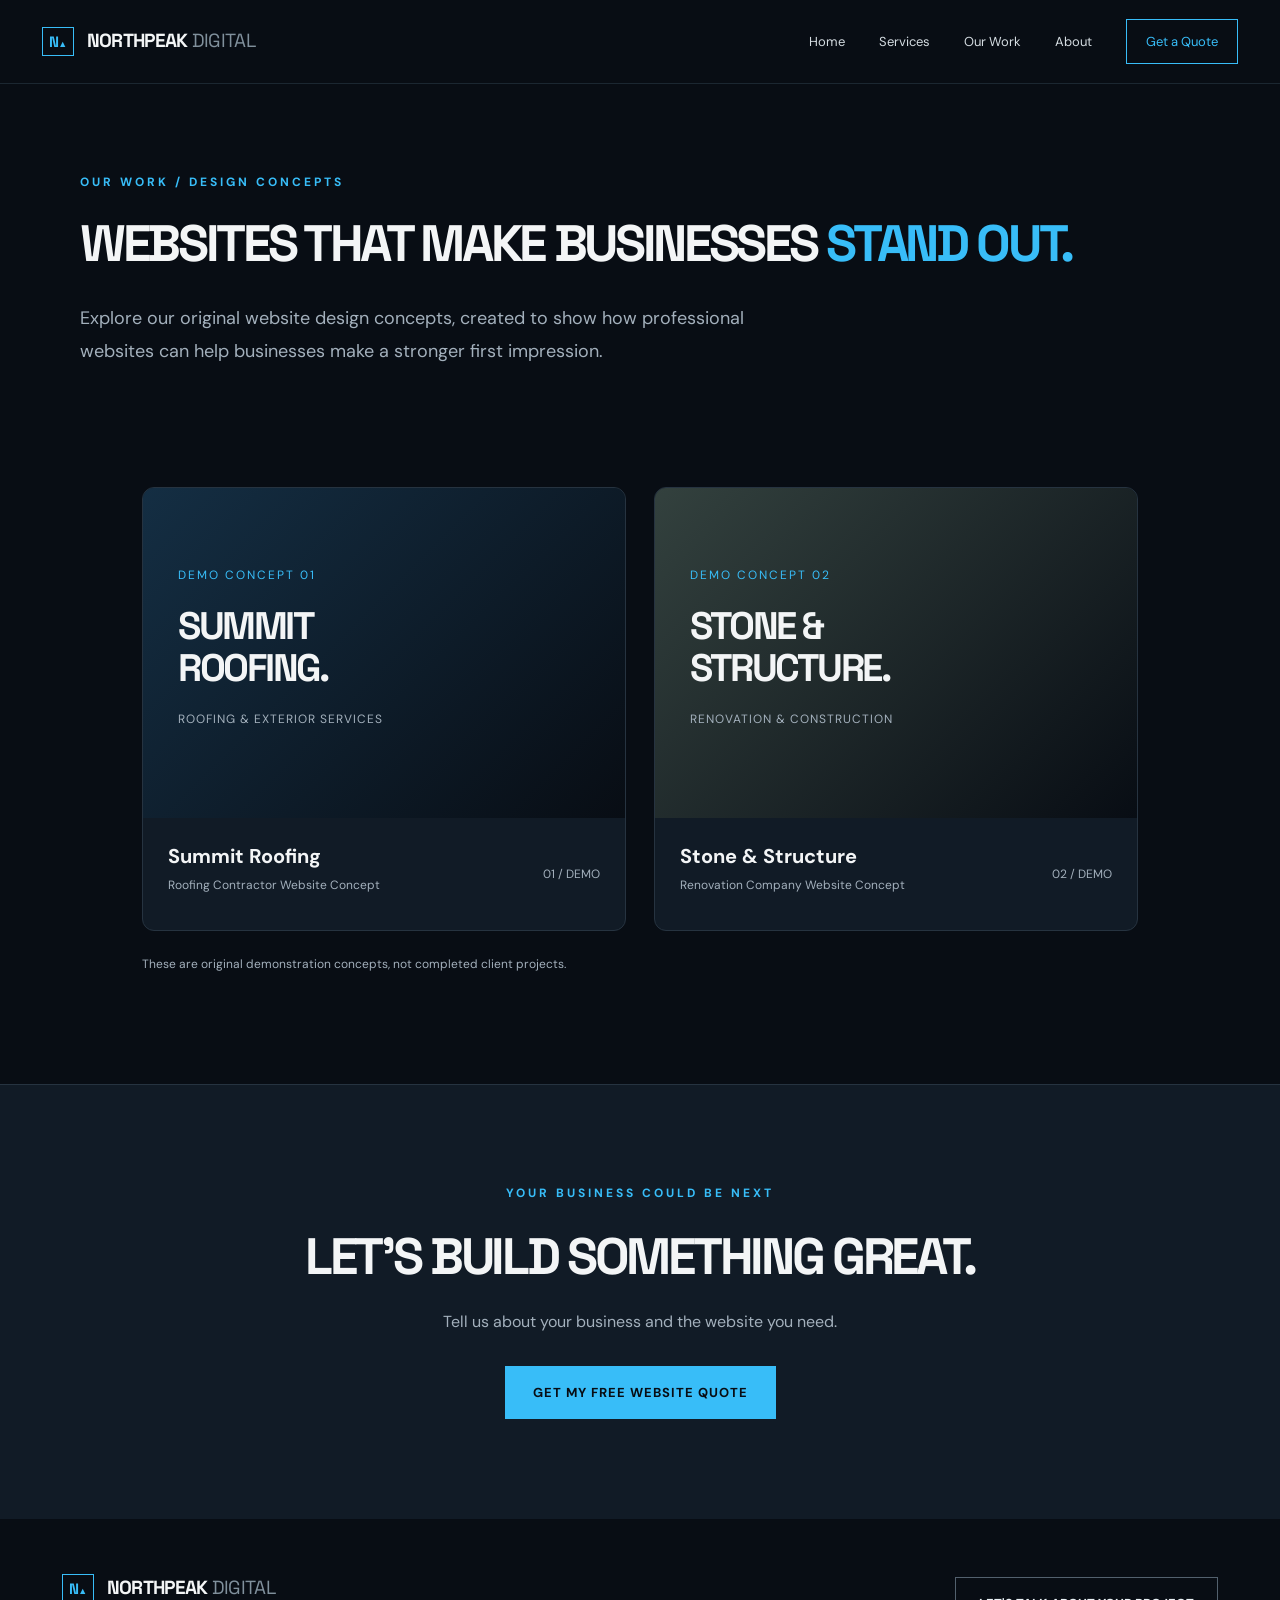
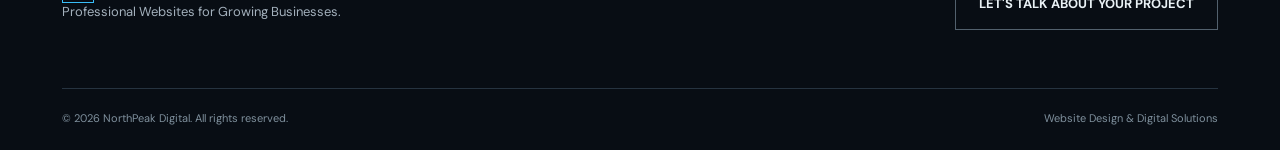
==== portfolio.html @ 81b740b7 "Add Services and Portfolio pages" ====
<!DOCTYPE html>
<html lang="en">
<head>
  <meta charset="UTF-8">
  <meta name="viewport" content="width=device-width, initial-scale=1.0">
  <meta name="description" content="Explore website design concepts by NorthPeak Digital for contractors and growing businesses.">
  <title>Our Work | NorthPeak Digital</title>
  <link rel="stylesheet" href="styles.css">
</head>

<body>

  <header class="header">
    <a href="index.html" class="brand">
      <span class="mark">N<span>▲</span></span>
      NORTHPEAK <span class="muted">DIGITAL</span>
    </a>

    <button class="menu-toggle"
            type="button"
            aria-label="Toggle navigation"
            aria-expanded="false">
      ☰
    </button>

    <nav class="nav" aria-label="Main navigation">
      <a href="index.html">Home</a>
      <a href="services.html">Services</a>
      <a href="portfolio.html" aria-current="page">Our Work</a>
      <a href="index.html#about">About</a>
      <a href="index.html#contact" class="nav-cta">Get a Quote</a>
    </nav>
  </header>

  <main class="np-portfolio">

    <section class="np-portfolio-hero">
      <p class="np-eyebrow">OUR WORK / DESIGN CONCEPTS</p>
      <h1>WEBSITES THAT MAKE BUSINESSES <em>STAND OUT.</em></h1>
      <p class="np-intro">
        Explore our original website design concepts,
        created to show how professional websites can
        help businesses make a stronger first impression.
      </p>
    </section>

    <section class="np-portfolio-projects">

      <div class="np-project-grid">

        <article class="np-project-card">
          <div class="np-project-preview np-roofing-preview">
            <span>DEMO CONCEPT 01</span>
            <h2>SUMMIT<br>ROOFING.</h2>
            <p>ROOFING & EXTERIOR SERVICES</p>
          </div>
          <div class="np-project-info">
            <div>
              <h3>Summit Roofing</h3>
              <p>Roofing Contractor Website Concept</p>
            </div>
            <span>01 / DEMO</span>
          </div>
        </article>

        <article class="np-project-card">
          <div class="np-project-preview np-renovation-preview">
            <span>DEMO CONCEPT 02</span>
            <h2>STONE &<br>STRUCTURE.</h2>
            <p>RENOVATION & CONSTRUCTION</p>
          </div>
          <div class="np-project-info">
            <div>
              <h3>Stone & Structure</h3>
              <p>Renovation Company Website Concept</p>
            </div>
            <span>02 / DEMO</span>
          </div>
        </article>

      </div>

      <p class="np-project-disclaimer">
        These are original demonstration concepts, not completed client projects.
      </p>

    </section>

    <section class="np-services-cta">
      <p class="np-eyebrow">YOUR BUSINESS COULD BE NEXT</p>
      <h2>LET'S BUILD SOMETHING GREAT.</h2>
      <p>Tell us about your business and the website you need.</p>
      <a href="index.html#contact" class="np-service-button">
        GET MY FREE WEBSITE QUOTE
      </a>
    </section>

  </main>

  <footer class="footer wrap">
    <div class="footer-main">
      <div>
        <a href="index.html" class="brand">
          <span class="mark">N<span>▲</span></span>
          NORTHPEAK <span class="muted">DIGITAL</span>
        </a>
        <p>Professional Websites for Growing Businesses.</p>
      </div>

      <a href="index.html#contact" class="button secondary">
        LET'S TALK ABOUT YOUR PROJECT
      </a>
    </div>

    <div class="footer-bottom">
      <span>© 2026 NorthPeak Digital. All rights reserved.</span>
      <span>Website Design & Digital Solutions</span>
    </div>
  </footer>

  <script src="script.js"></script>
</body>
</html>
---- styles.css ----
@import url('https://fonts.googleapis.com/css2?family=DM+Sans:wght@400;500;600;700&family=Space+Grotesk:wght@400;500;600;700&display=swap');
:root{--bg:#080d14;--panel:#111b26;--line:#263340;--white:#f3f5f6;--muted:#a3b0bc;--accent:#38BDF8}*{box-sizing:border-box}html{scroll-behavior:smooth}body{margin:0;background:var(--bg);color:var(--white);font-family:'DM Sans',Arial,sans-serif}a{color:inherit;text-decoration:none}button,input,textarea,select{font:inherit}.wrap{max-width:1220px;margin:auto;padding-left:32px;padding-right:32px}.header{height:84px;max-width:1440px;margin:auto;padding:0 42px;display:flex;align-items:center;justify-content:space-between;border-bottom:1px solid #1b2731}.brand{font-family:'Space Grotesk',sans-serif;font-weight:700;font-size:19px;letter-spacing:-.7px}.brand .muted{color:#80909c;font-weight:400}.mark{display:inline-block;border:1px solid var(--accent);color:var(--accent);padding:4px 6px;margin-right:9px;font-size:15px}.mark span{font-size:9px}.nav{display:flex;gap:34px;align-items:center;font-size:13px;color:#d4dce1}.nav a:hover{color:var(--accent)}.nav-cta{border:1px solid #38BDF8;padding:13px 19px;color:var(--accent)!important}.menu-toggle{display:none}.hero{position:relative;min-height:680px;padding-top:105px;overflow:hidden}.eyebrow,.kicker{color:var(--accent);font-size:11px;letter-spacing:2.1px;font-weight:700}.eyebrow{display:flex;align-items:center;gap:11px}.pulse{width:8px;height:8px;border-radius:50%;background:var(--accent);box-shadow:0 0 15px var(--accent)}h1,h2,h3,p{margin-top:0}h1,h2{font-family:'Space Grotesk',sans-serif;letter-spacing:-.065em}h1{font-size:clamp(58px,8.3vw,115px);line-height:1.02;margin:29px 0 25px;font-weight:700;position:relative;z-index:1}h1 em,h2 em{font-style:normal;color:var(--accent)}.lead{max-width:555px;color:#a8b5c0;font-size:17px;line-height:1.7;position:relative;z-index:1}.actions{display:flex;gap:14px;margin-top:35px;position:relative;z-index:1}.button{padding:17px 23px;font-size:13px;font-weight:700;display:inline-flex;gap:22px;justify-content:space-between;align-items:center;border:1px solid #38BDF8;cursor:pointer}.primary{background:var(--accent);color:#080d14;border-color:var(--accent)}.primary:hover{background:#7DD3FC}.secondary{background:transparent;color:#e9f1f5;border-color:#52606d}.secondary:hover{border-color:var(--accent)}.hero-footer{display:flex;gap:25px;align-items:center;margin-top:85px;font-size:10px;color:#81909e;letter-spacing:1.3px}.hero-footer span:nth-child(even){color:var(--accent)}.hero-glow{position:absolute;right:-150px;top:20px;width:650px;height:650px;background:radial-gradient(circle,#164E6370 0%,#102B4035 35%,transparent 70%);pointer-events:none}.ticker{border-top:1px solid #24313c;border-bottom:1px solid #24313c;background:#111b24;overflow:hidden;padding:20px;text-align:center;color:#d1d8db;font-size:11px;letter-spacing:1.8px;font-weight:700}.ticker span{color:var(--accent);padding:0 32px}.section{padding-top:110px;padding-bottom:115px}.section-top{display:flex;justify-content:space-between;gap:50px;align-items:end;margin:20px 0 40px}.section-top>p{max-width:330px;line-height:1.8;color:var(--muted);font-size:14px}.section h2,.contact-section h2{font-size:clamp(36px,4.5vw,65px);line-height:1.12;margin:18px 0 0}.cards{display:grid;grid-template-columns:repeat(3,1fr);gap:14px}.service{background:var(--panel);border:1px solid #263440;padding:31px;min-height:330px;display:flex;flex-direction:column}.service-num{font-size:12px;color:#738695}.service-icon{font-size:35px;color:var(--accent);margin:27px 0}.service h3{font-family:'Space Grotesk';font-size:21px;line-height:1.3}.service p{color:var(--muted);font-size:13px;line-height:1.8}.service a{margin-top:auto;color:var(--accent);font-size:12px;font-weight:700}.work-section{background:#0d151e}.work-grid{display:grid;grid-template-columns:1fr 1fr;gap:22px}.concept{height:330px;padding:25px;display:flex;flex-direction:column;justify-content:space-between;overflow:hidden;position:relative}.concept-one{background:linear-gradient(110deg,#171b1aee,#202c29b8),radial-gradient(circle at 80% 40%,#7d8f76,#15241b 65%)}.concept-two{background:linear-gradient(115deg,#101b2bec,#162537a0),radial-gradient(circle at 85% 40%,#61798c,#142335 65%)}.mock-top{display:flex;justify-content:space-between;font-size:12px;letter-spacing:2px;font-weight:700}.mock-top span{font-size:10px}.mock-content{display:flex;flex-direction:column;align-items:flex-start;gap:15px;position:relative}.mock-content small{letter-spacing:2px;font-size:9px}.mock-content strong{font-family:'Space Grotesk';font-size:clamp(31px,3vw,48px);line-height:1.04;letter-spacing:-2px}.mock-pill{border:1px solid #b3c4bf;padding:12px 15px;font-size:9px;letter-spacing:1px}.work-meta{display:flex;justify-content:space-between;padding:22px 0}.work-meta h3{margin:0 0 7px;font-size:18px}.work-meta p{margin:0;color:var(--muted);font-size:12px}.work-meta>span{font-size:24px;color:var(--accent)}.about-grid{display:grid;grid-template-columns:1.1fr 1fr;gap:100px;margin-top:22px}.about-copy{color:var(--muted);max-width:490px;line-height:1.85;margin-top:30px}.text-link{display:inline-block;margin-top:20px;color:var(--accent);font-weight:700}.steps>div{display:flex;gap:30px;border-top:1px solid var(--line);padding:25px 0}.steps>div>span{color:var(--accent);font-size:12px}.steps h3{font-family:'Space Grotesk';margin:0 0 10px}.steps p{color:var(--muted);line-height:1.7;font-size:13px}.contact-section{background:#15232b;padding:105px 0}.contact-grid{display:grid;grid-template-columns:1fr 1fr;gap:90px}.contact-grid>div>p{color:#b2bfc5;line-height:1.8;max-width:420px;margin-top:26px}.contact-note{font-size:10px;letter-spacing:1.4px;color:var(--accent);margin-top:65px}.contact-form{background:#0d171e;border:1px solid #34434b;padding:34px;display:flex;flex-direction:column;gap:9px}.contact-form label{font-size:12px;color:#d4dfe3;margin-top:10px}.contact-form input,.contact-form textarea,.contact-form select{background:#192730;border:1px solid #35434a;padding:13px 14px;color:white;outline:none;border-radius:0;width:100%}.contact-form input:focus,.contact-form textarea:focus,.contact-form select:focus{border-color:var(--accent)}.contact-form input::placeholder,.contact-form textarea::placeholder{color:#7e929b}.submit{width:100%;margin-top:16px}.form-hint{font-size:11px;line-height:1.6;color:#a2b1b8;margin:7px 0 0}.footer{padding-top:55px;padding-bottom:25px}.footer-main{display:flex;justify-content:space-between;align-items:center;padding-bottom:55px}.footer-main p{color:var(--muted);font-size:13px}.footer-bottom{border-top:1px solid var(--line);padding-top:22px;display:flex;justify-content:space-between;color:#7f909d;font-size:11px;gap:20px}@media(max-width:850px){.header{height:70px;padding:0 20px}.menu-toggle{display:block;color:white;background:none;border:0;font-size:24px}.nav{display:none;position:absolute;top:70px;left:0;right:0;z-index:20;background:#101a23;padding:25px;flex-direction:column;align-items:stretch;gap:22px;border-bottom:1px solid var(--line)}.nav.open{display:flex}.wrap{padding-left:22px;padding-right:22px}.hero{min-height:650px;padding-top:85px}.hero-footer{gap:12px;flex-wrap:wrap;margin-top:75px}.section{padding-top:75px;padding-bottom:80px}.section-top{display:block}.section-top>p{max-width:550px;margin-top:25px}.cards,.work-grid,.about-grid,.contact-grid{grid-template-columns:1fr}.about-grid,.contact-grid{gap:45px}.contact-section{padding:75px 0}.service{min-height:290px}.ticker{font-size:9px;white-space:nowrap}.footer-main,.footer-bottom{flex-direction:column;align-items:flex-start;gap:12px}}@media(max-width:520px){h1{font-size:clamp(47px,12vw,70px)}.hero{min-height:620px}.actions{flex-direction:column;align-items:stretch}.hero-footer{font-size:9px}.concept{height:285px}.contact-form{padding:20px}.brand{font-size:16px}}



/* NORTHPEAK DIGITAL - SERVICES PAGE */

.np-services {
  background: #080d14;
  color: #f3f5f6;
  min-height: 100vh;
}

.np-services-hero {
  padding: 120px 8% 110px;
  max-width: 1200px;
  margin: 0 auto;
}

.np-eyebrow {
  color: #38BDF8;
  font-size: 12px;
  font-weight: 700;
  letter-spacing: 3px;
  margin-bottom: 25px;
}


/* SERVICES PAGE HEADLINE */

.np-services-hero h1 {
  font-size: clamp(38px, 5vw, 68px);
  line-height: 1.12;
  max-width: 1000px;
  margin: 25px 0 30px;
  font-weight: 700;
}

.np-services-hero h1 em {
  color: #38BDF8;
  font-style: normal;
}

/* SERVICES PAGE DESCRIPTION */

.np-intro {
  color: #a3b0bc;
  font-size: 18px;
  line-height: 1.8;
  max-width: 650px;
  margin-bottom: 35px;
}

/* SERVICES PAGE BUTTON */

.np-service-button {
  display: inline-block;
  background: #38BDF8;
  color: #080d14;
  padding: 18px 28px;
  font-size: 13px;
  font-weight: 700;
  letter-spacing: 1px;
  text-decoration: none;
}

.np-service-button:hover {
  background: #7DD3FC;
}



/* SERVICES SECTION */

.np-services-list {
  padding: 90px 8%;
  max-width: 1400px;
  margin: 0 auto;
  border-top: 1px solid #263340;
}

.np-services-list h2 {
  font-size: clamp(30px, 4vw, 52px);
  line-height: 1.2;
  margin-bottom: 45px;
  max-width: 850px;
}

/* FOUR SERVICE CARDS */

.np-service-grid {
  display: grid;
  grid-template-columns: repeat(2, minmax(0, 1fr));
  gap: 20px;
}

.np-service-card {
  background: #111b26;
  border: 1px solid #263340;
  padding: 40px;
  min-height: 250px;
  transition: 0.3s ease;
}

.np-service-card:hover {
  border-color: #38BDF8;
  transform: translateY(-4px);
}

.np-service-card span {
  color: #38BDF8;
  font-size: 12px;
  font-weight: 700;
  letter-spacing: 1.5px;
}

.np-service-card h3 {
  font-size: 25px;
  margin: 25px 0 15px;
}

.np-service-card p {
  color: #a3b0bc;
  font-size: 16px;
  line-height: 1.8;
}

/* MOBILE LAYOUT */

@media (max-width: 768px) {
  .np-service-grid {
    grid-template-columns: 1fr;
  }

  .np-service-card {
    padding: 28px;
    min-height: auto;
  }

  .np-services-list {
    padding: 70px 6%;
  }
}



/* SERVICES PAGE - BOTTOM SECTION */

.np-services-cta {
  text-align: center;
  padding: 100px 8%;
  background: #111b26;
  border-top: 1px solid #263340;
}

.np-services-cta h2 {
  font-size: clamp(30px, 4vw, 52px);
  line-height: 1.2;
  margin-bottom: 20px;
}

.np-services-cta > p:not(.np-eyebrow) {
  color: #a3b0bc;
  font-size: 16px;
  line-height: 1.8;
  margin-bottom: 30px;
}

@media (max-width: 768px) {
  .np-services-cta {
    padding: 75px 6%;
  }
}



/* PORTFOLIO PROJECT CARDS */

.np-portfolio-projects {
  max-width: 1200px;
  margin: 0 auto;
  padding: 20px 8% 100px;
}

.np-project-grid {
  display: grid;
  grid-template-columns: repeat(2, minmax(0, 1fr));
  gap: 28px;
}

.np-project-card {
  background: #111b26;
  border: 1px solid #263340;
  border-radius: 12px;
  overflow: hidden;
}

.np-project-preview {
  min-height: 330px;
  padding: 35px;
  display: flex;
  flex-direction: column;
  justify-content: center;
}

.np-roofing-preview {
  background: linear-gradient(135deg, #142e43, #080d14);
}

.np-renovation-preview {
  background: linear-gradient(135deg, #33413e, #080d14);
}

.np-project-preview span {
  color: #38BDF8;
  font-size: 12px;
  letter-spacing: 2px;
}

.np-project-preview h2 {
  font-size: clamp(30px, 3vw, 48px);
  line-height: 1.1;
  margin: 22px 0;
}

.np-project-preview p {
  font-size: 12px;
  letter-spacing: 1px;
  color: #a3b0bc;
}

.np-project-info {
  padding: 25px;
  display: flex;
  justify-content: space-between;
  gap: 15px;
  align-items: center;
}

.np-project-info h3 {
  font-size: 20px;
  margin-bottom: 8px;
}

.np-project-info p,
.np-project-info span {
  font-size: 12px;
  color: #a3b0bc;
}

.np-project-disclaimer {
  margin-top: 25px;
  color: #a3b0bc;
  font-size: 12px;
}

@media (max-width: 700px) {
  .np-project-grid {
    grid-template-columns: 1fr;
  }

  .np-project-preview {
    min-height: 280px;
  }
}


/* PORTFOLIO HERO SPACING FIX */

.np-portfolio-hero {
  max-width: 1200px;
  margin: 0 auto;
  padding: 90px 40px 65px;
}

.np-portfolio-hero h1 {
  font-size: clamp(36px, 4vw, 60px);
  line-height: 1.12;
  max-width: 1050px;
  margin: 25px 0 30px;
}

.np-portfolio-hero .np-intro {
  max-width: 680px;
}

@media (max-width: 700px) {
  .np-portfolio-hero {
    padding: 65px 24px 45px;
  }

  .np-portfolio-hero h1 {
    font-size: clamp(34px, 8vw, 48px);
  }
}
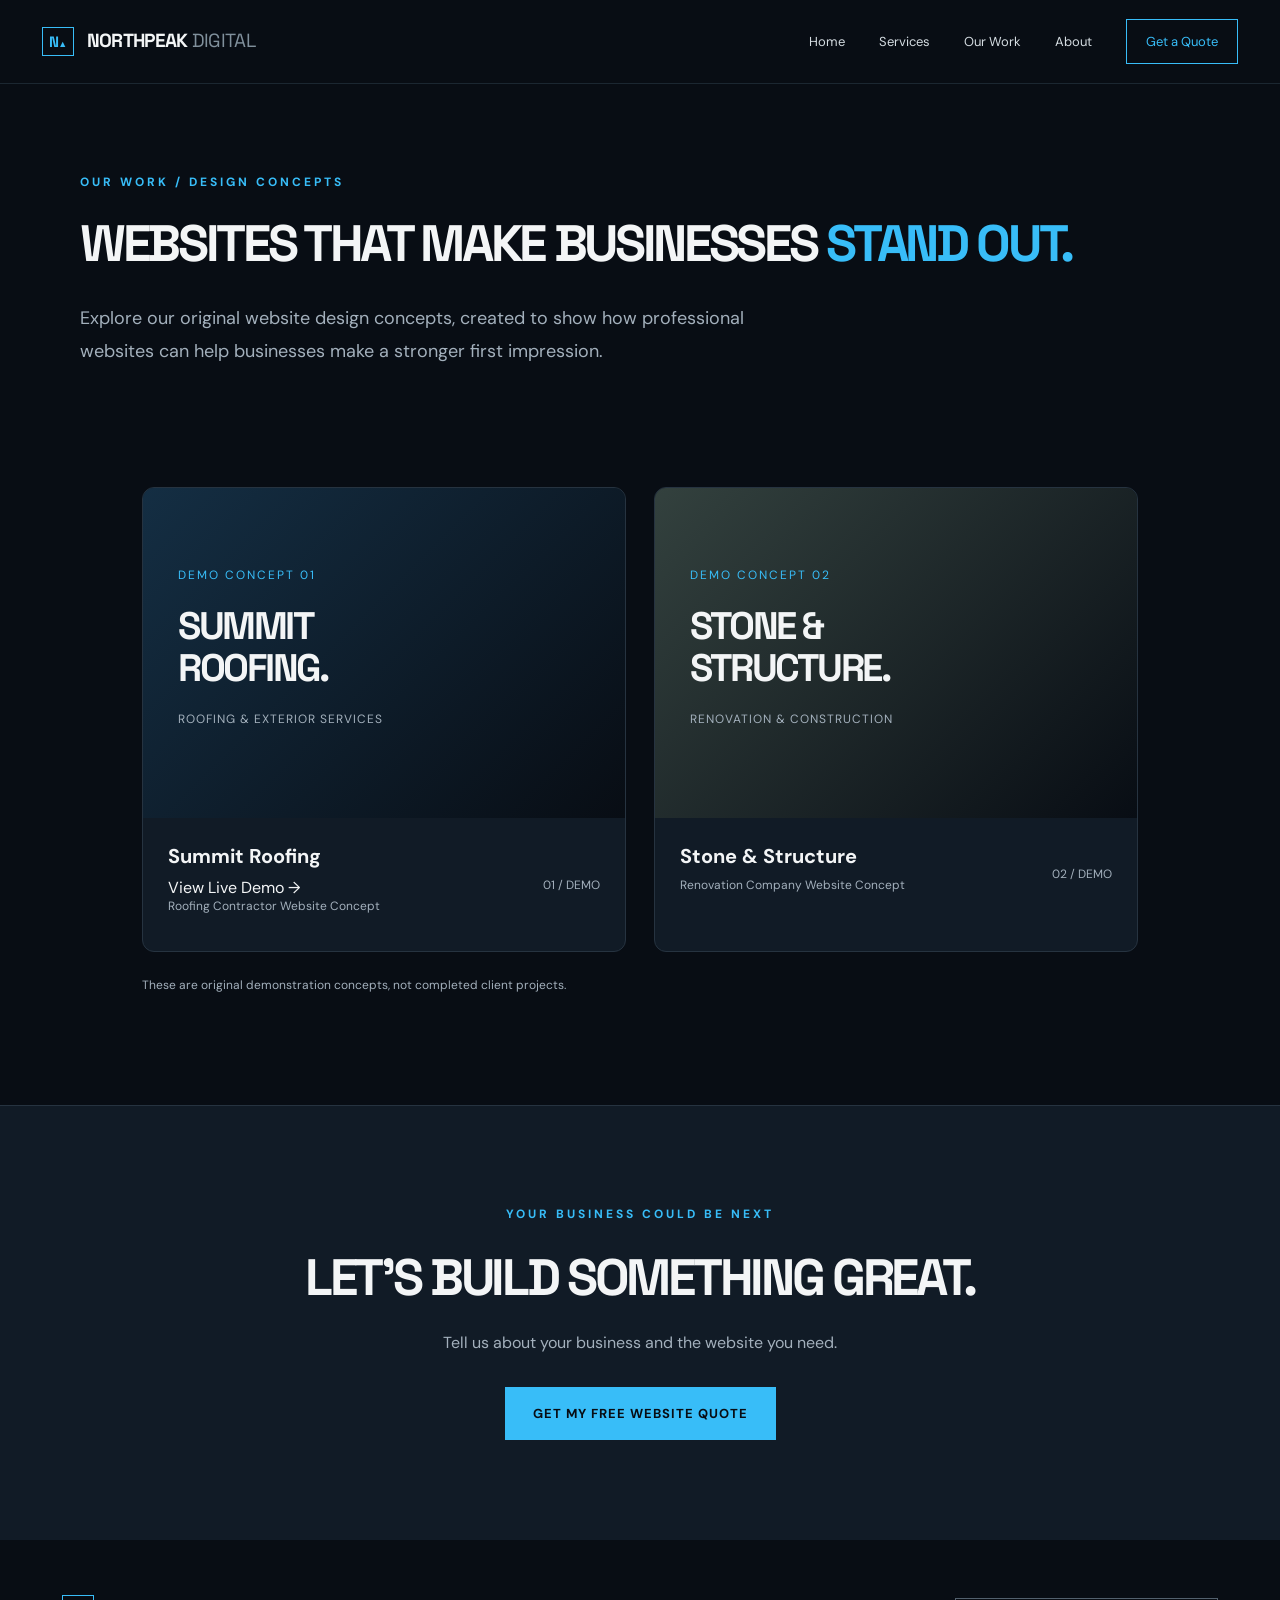
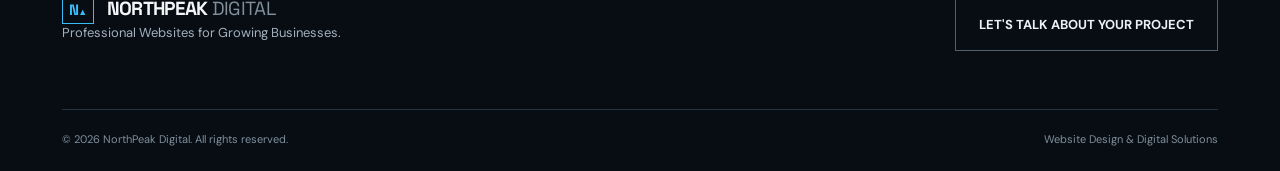
==== commit d27d36e1: "Add Summit Roofing live demo link" ====
--- a/portfolio.html
+++ b/portfolio.html
@@ -58,6 +58,9 @@
           <div class="np-project-info">
             <div>
               <h3>Summit Roofing</h3>
+
+<a href="https://tdotbawa.github.io/summit-roofing-demo/" target="_blank" rel="noopener noreferrer">View Live Demo →</a>
+
               <p>Roofing Contractor Website Concept</p>
             </div>
             <span>01 / DEMO</span>
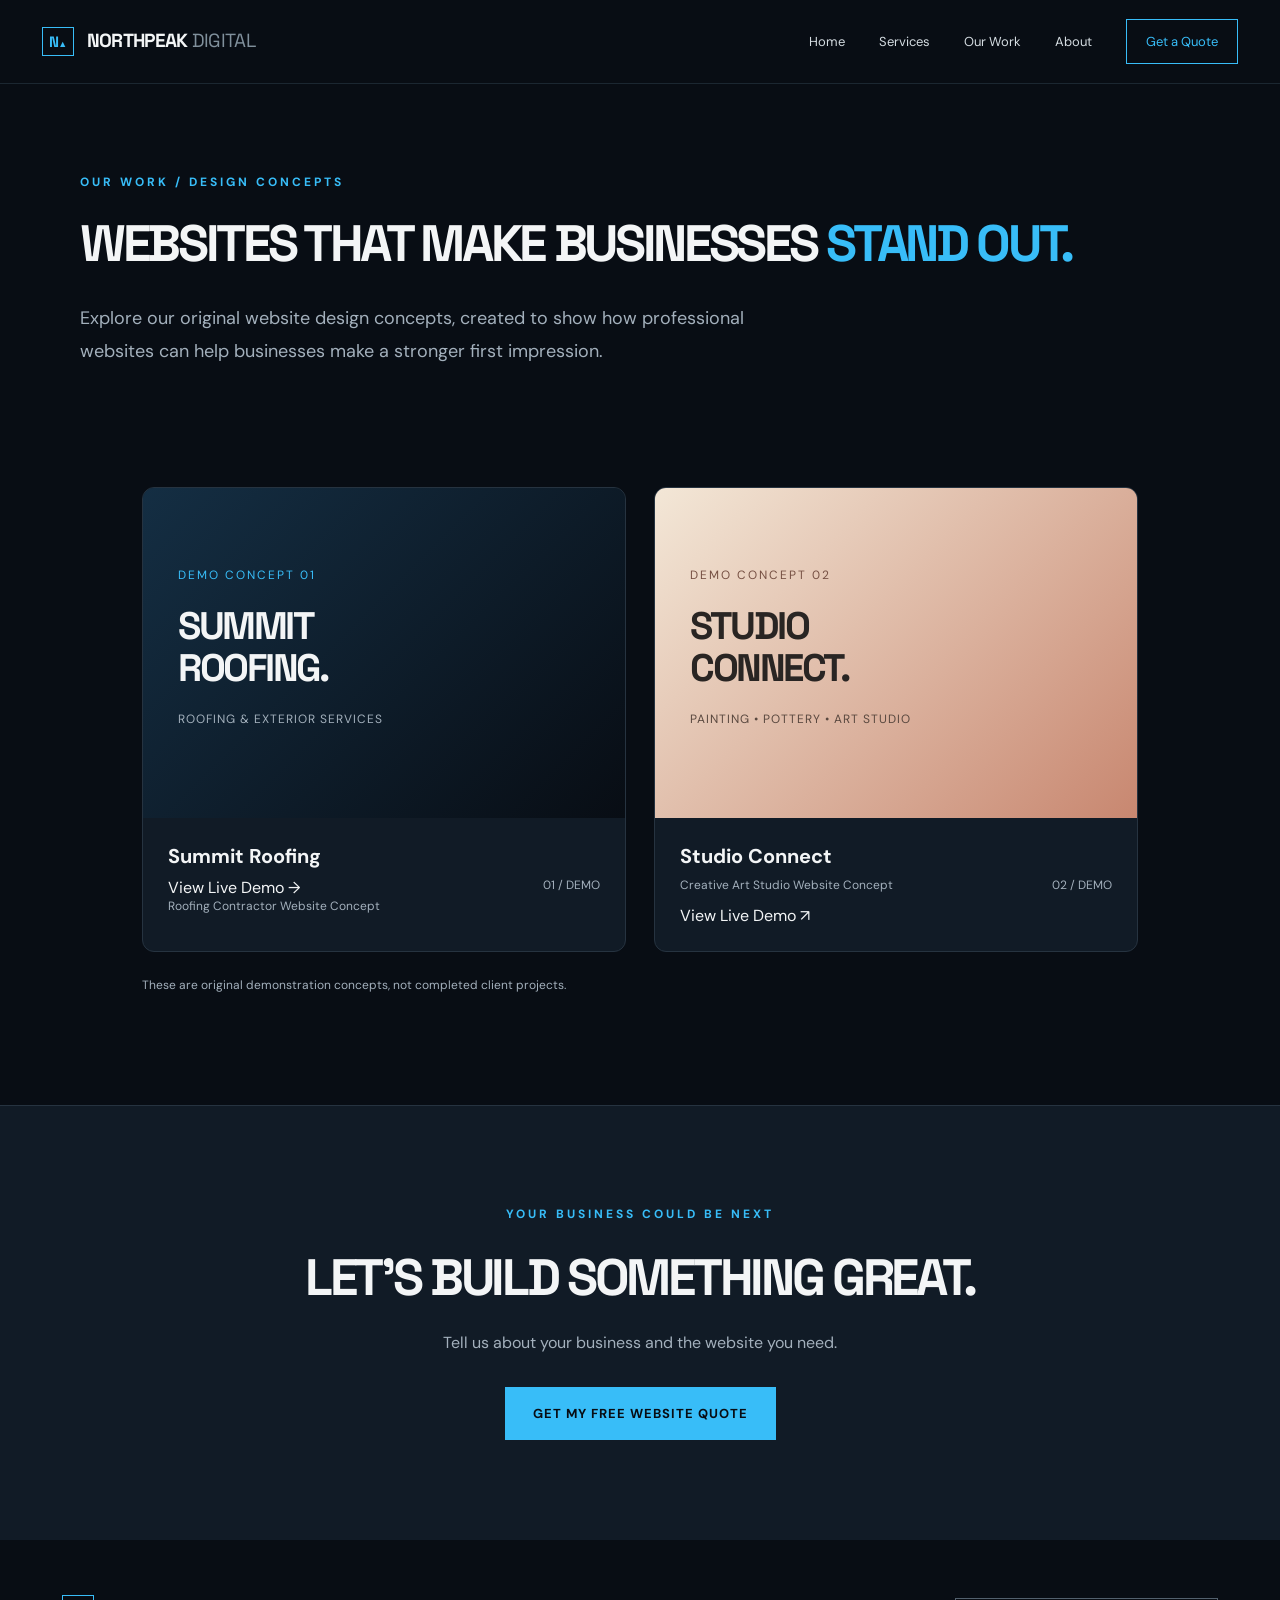
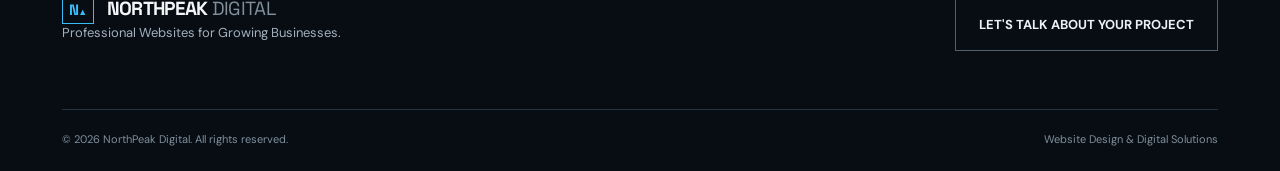
==== commit 8a0fd5ed: "Update website design and Studio Connect portfolio" ====
--- a/portfolio.html
+++ b/portfolio.html
@@ -67,20 +67,31 @@
           </div>
         </article>
 
-        <article class="np-project-card">
-          <div class="np-project-preview np-renovation-preview">
-            <span>DEMO CONCEPT 02</span>
-            <h2>STONE &<br>STRUCTURE.</h2>
-            <p>RENOVATION & CONSTRUCTION</p>
-          </div>
-          <div class="np-project-info">
-            <div>
-              <h3>Stone & Structure</h3>
-              <p>Renovation Company Website Concept</p>
-            </div>
-            <span>02 / DEMO</span>
-          </div>
-        </article>
+        
+<article class="np-project-card">
+  <div class="np-project-preview np-renovation-preview">
+    <span>DEMO CONCEPT 02</span>
+    <h2>STUDIO<br />CONNECT.</h2>
+    <p>PAINTING • POTTERY • ART STUDIO</p>
+  </div>
+
+  <div class="np-project-info">
+    <div>
+      <h3>Studio Connect</h3>
+      <p>Creative Art Studio Website Concept</p>
+
+      <a
+        href="https://tdotbawa.github.io/studio-connect-demo/"
+        target="_blank"
+        rel="noopener noreferrer"
+      >
+        View Live Demo ↗
+      </a>
+    </div>
+
+    <span>02 / DEMO</span>
+  </div>
+</article>
 
       </div>
 
--- a/styles.css
+++ b/styles.css
@@ -207,9 +207,24 @@
   background: linear-gradient(135deg, #142e43, #080d14);
 }
 
+
 .np-renovation-preview {
-  background: linear-gradient(135deg, #33413e, #080d14);
-}
+  background: linear-gradient(135deg, #f3e7d7, #c88770);
+  color: #292523;
+}
+
+.np-renovation-preview span {
+  color: #765043;
+}
+
+.np-renovation-preview h2 {
+  color: #292523;
+}
+
+.np-renovation-preview p {
+  color: #59483f;
+}
+
 
 .np-project-preview span {
   color: #38BDF8;
@@ -293,3 +308,11 @@
     font-size: clamp(34px, 8vw, 48px);
   }
 }
+/* Studio Connect portfolio colour polish */
+.np-project-preview.np-renovation-preview span {
+  color: #765043;
+}
+
+.np-project-preview.np-renovation-preview p {
+  color: #59483f;
+}
